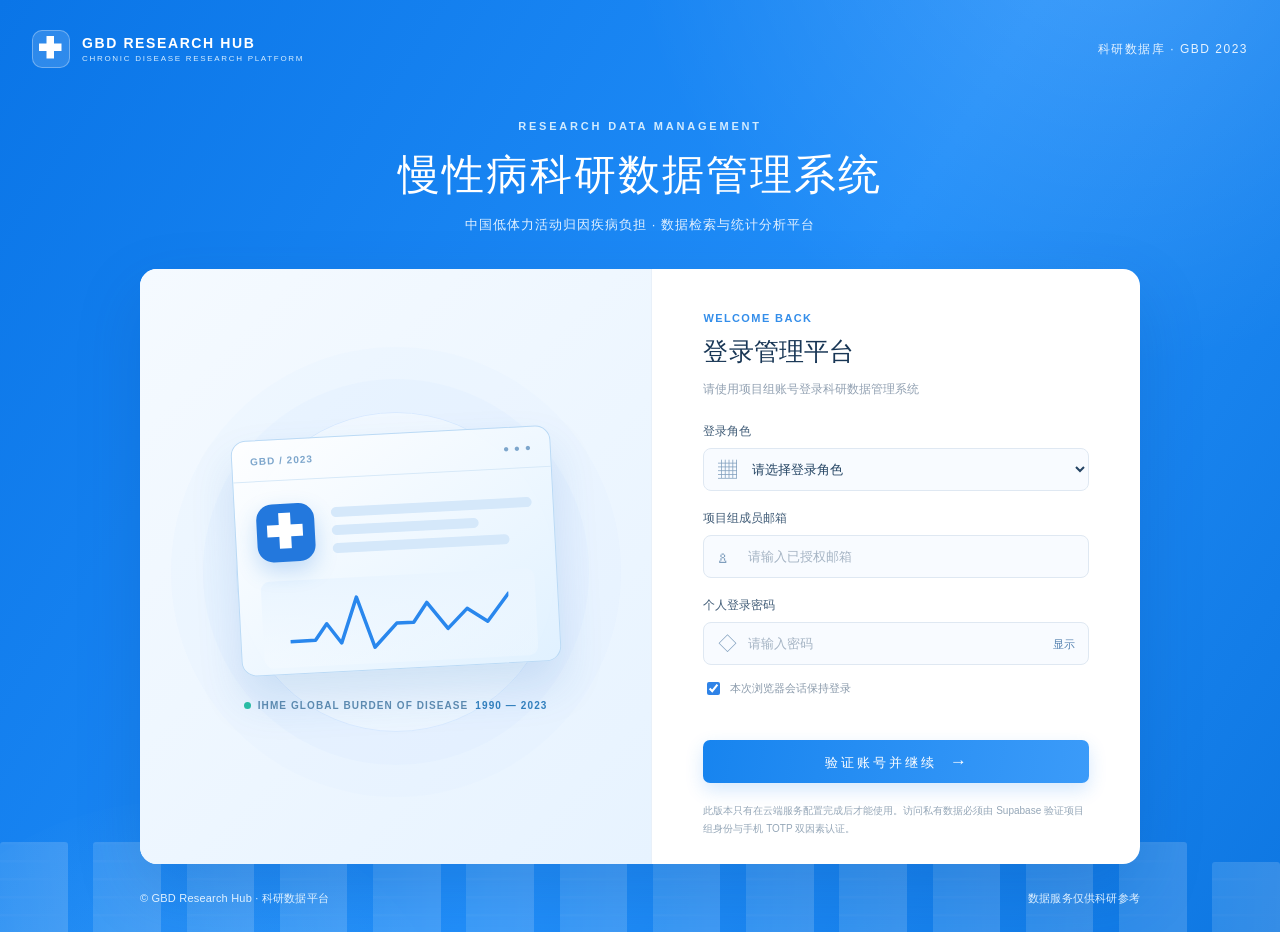
==== index.html @ 51addd81 "Deploy standalone Supabase TOTP research dashboard without original repository history or CSV" ====
<!doctype html>
<html lang="zh-CN">
<head>
  <meta charset="utf-8">
  <meta name="viewport" content="width=device-width, initial-scale=1">
  <meta http-equiv="refresh" content="0; url=./secure-preview/">
  <meta name="robots" content="noindex, nofollow">
  <meta name="referrer" content="no-referrer">
  <title>GBD Research Hub · 安全版入口</title>
  <style>
    body{font-family:system-ui,-apple-system,"Microsoft Yahei",sans-serif;margin:0;min-height:100vh;display:grid;place-items:center;background:#f4f8fd;color:#243d5c}
    main{text-align:center;max-width:460px;padding:32px}
    a{color:#1769c2}
  </style>
</head>
<body>
  <main>
    <h1>GBD 科研数据管理系统</h1>
    <p>旧版入口已停用，正在转至通过 Supabase 双重认证的安全版管理系统。</p>
    <p><a href="./secure-preview/">进入安全版管理系统</a></p>
  </main>
</body>
</html>
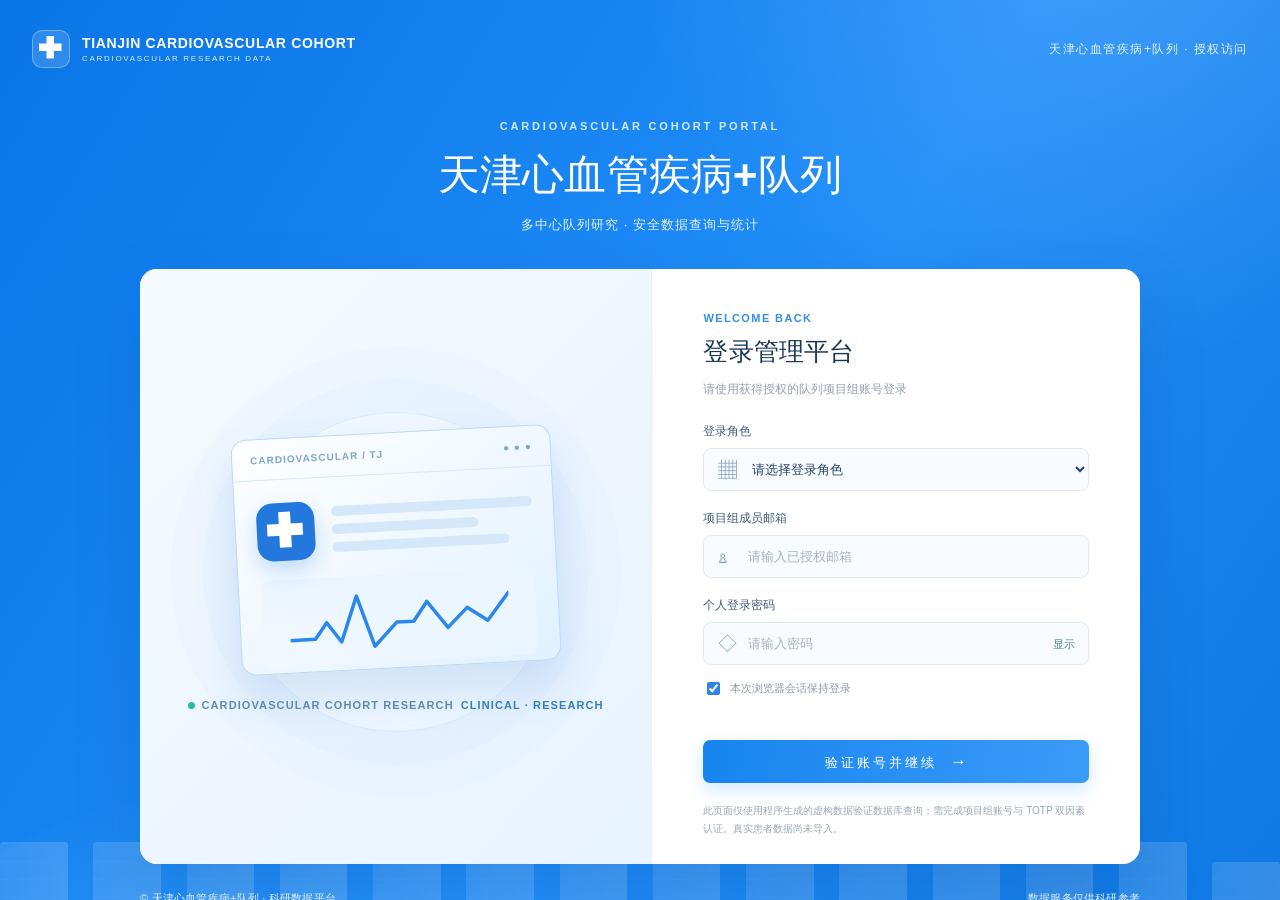
==== commit 03141fe1: "site: point homepage to 天津心血管疾病+队列 clinical dashboard" ====
--- a/index.html
+++ b/index.html
@@ -3,10 +3,10 @@
 <head>
   <meta charset="utf-8">
   <meta name="viewport" content="width=device-width, initial-scale=1">
-  <meta http-equiv="refresh" content="0; url=./secure-preview/">
+  <meta http-equiv="refresh" content="0; url=./clinical-preview/">
   <meta name="robots" content="noindex, nofollow">
   <meta name="referrer" content="no-referrer">
-  <title>GBD Research Hub · 安全版入口</title>
+  <title>天津心血管疾病+队列 · 科研数据管理</title>
   <style>
     body{font-family:system-ui,-apple-system,"Microsoft Yahei",sans-serif;margin:0;min-height:100vh;display:grid;place-items:center;background:#f4f8fd;color:#243d5c}
     main{text-align:center;max-width:460px;padding:32px}
@@ -15,9 +15,9 @@
 </head>
 <body>
   <main>
-    <h1>GBD 科研数据管理系统</h1>
-    <p>旧版入口已停用，正在转至通过 Supabase 双重认证的安全版管理系统。</p>
-    <p><a href="./secure-preview/">进入安全版管理系统</a></p>
+    <h1>天津心血管疾病+队列</h1>
+    <p>正在进入天津心血管疾病+队列科研数据管理平台。</p>
+    <p><a href="./clinical-preview/">进入队列管理系统</a></p>
   </main>
 </body>
 </html>
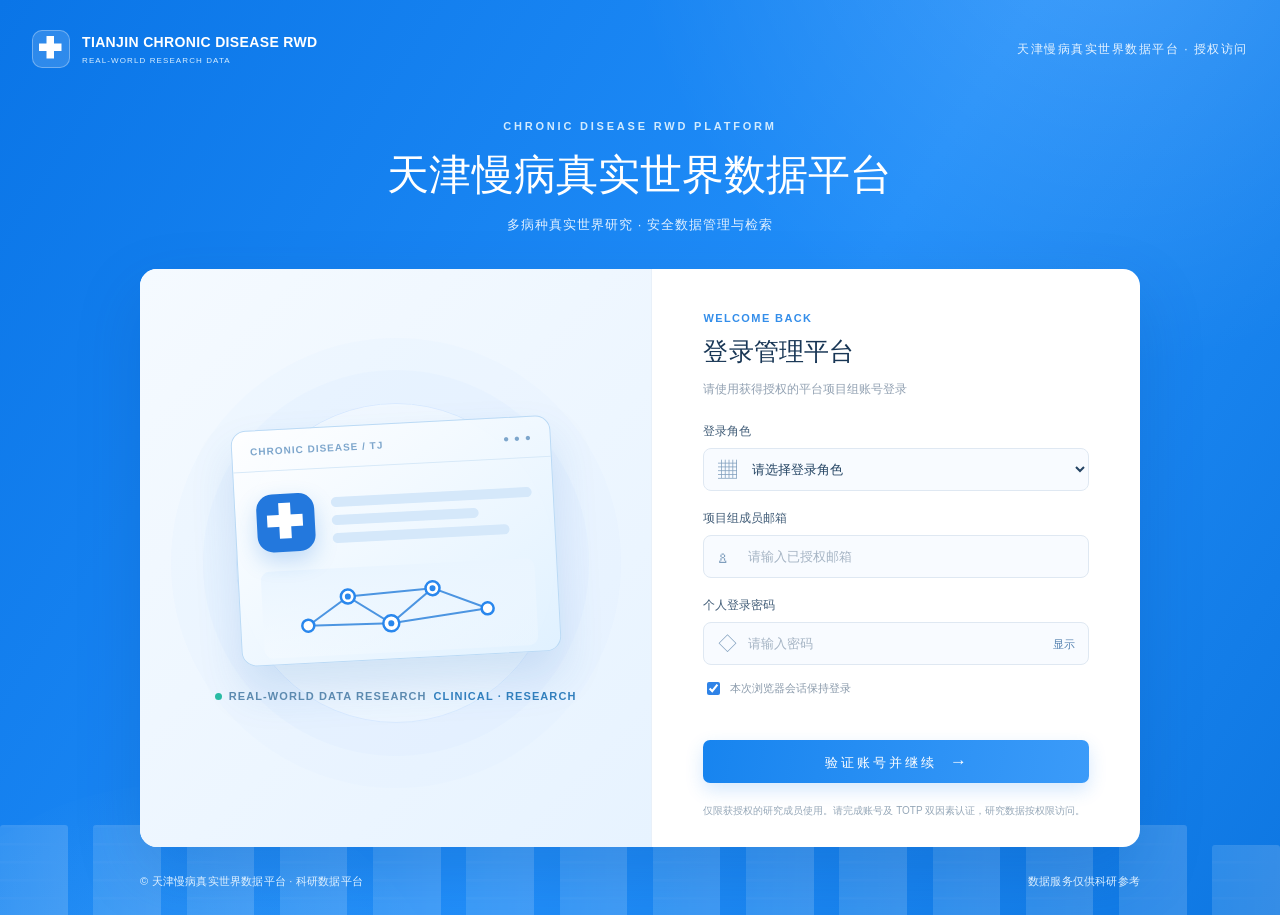
==== commit 07a880d9: "brand: update platform title on homepage, legacy redirects and project documentation" ====
--- a/index.html
+++ b/index.html
@@ -6,7 +6,7 @@
   <meta http-equiv="refresh" content="0; url=./clinical-preview/">
   <meta name="robots" content="noindex, nofollow">
   <meta name="referrer" content="no-referrer">
-  <title>天津心血管疾病+队列 · 科研数据管理</title>
+  <title>天津慢病真实世界数据平台 · 科研数据管理</title>
   <style>
     body{font-family:system-ui,-apple-system,"Microsoft Yahei",sans-serif;margin:0;min-height:100vh;display:grid;place-items:center;background:#f4f8fd;color:#243d5c}
     main{text-align:center;max-width:460px;padding:32px}
@@ -15,9 +15,9 @@
 </head>
 <body>
   <main>
-    <h1>天津心血管疾病+队列</h1>
-    <p>正在进入天津心血管疾病+队列科研数据管理平台。</p>
-    <p><a href="./clinical-preview/">进入队列管理系统</a></p>
+    <h1>天津慢病真实世界数据平台</h1>
+    <p>正在进入天津慢病真实世界数据平台科研数据管理平台。</p>
+    <p><a href="./clinical-preview/">进入数据管理平台</a></p>
   </main>
 </body>
 </html>
